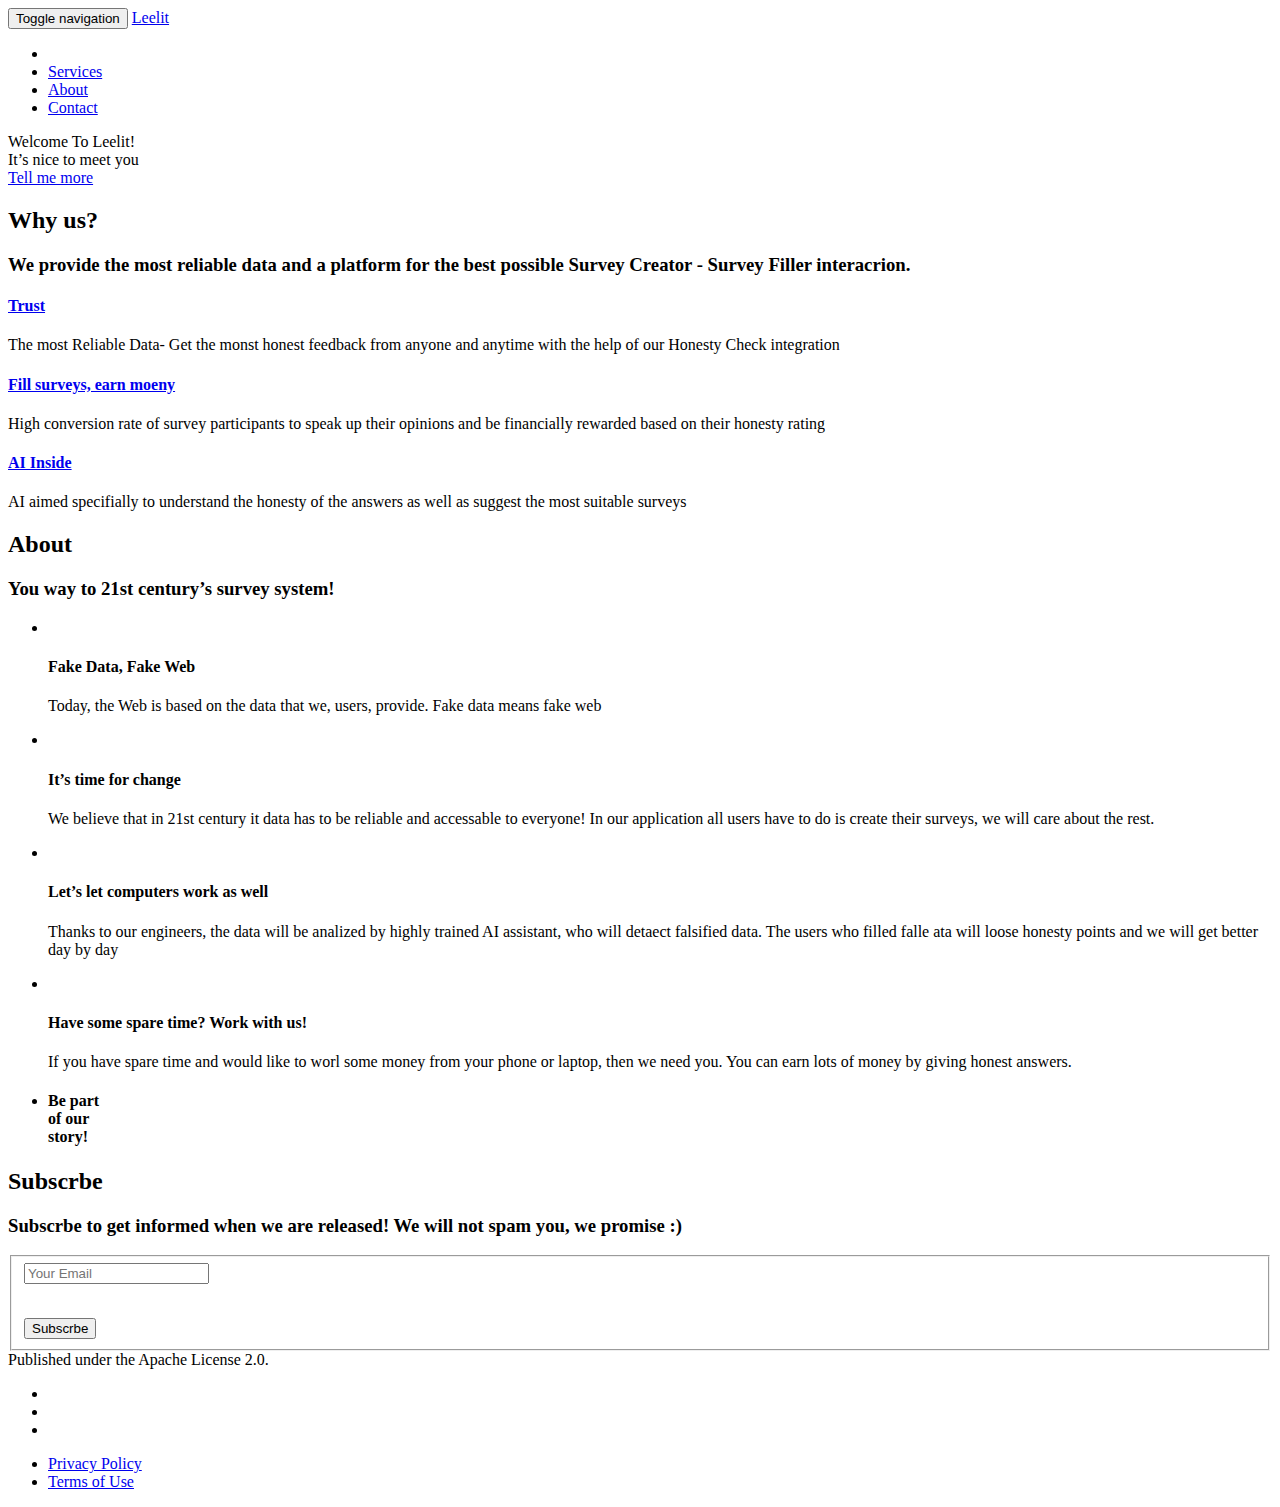
==== index.html @ e1ee5117 "1st version" ====
<!DOCTYPE html>
<html lang="en-us">

  <head>
  <meta charset="utf-8">
  <meta http-equiv="X-UA-Compatible" content="IE=edge">
  <meta name="viewport" content="width=device-width, initial-scale=1">
  <meta name="description" content="Your way to 21th century survey system">
  <meta name="author" content="Leelit">
  <meta name="generator" content="Hugo 0.29" />
  <title>Leelit</title>
  <!-- Stylesheets -->
  <link href="http://leelit.com/css/bootstrap-v3.3.7/bootstrap.min.css" rel="stylesheet">
  <link href="http://leelit.com/css/agency.css" rel="stylesheet">
  <link href="http://leelit.com/css/jquery.form-validator-v2.3.44/theme-default.min.css" rel="stylesheet">

  

  <!-- Custom Fonts -->
  <link href="http://leelit.com/font-awesome-v4.7.0/css/font-awesome.min.css" rel="stylesheet" type="text/css">

  
    <link href="//fonts.googleapis.com/css?family=Montserrat:400,700" rel="stylesheet" type="text/css">
    <link href="//fonts.googleapis.com/css?family=Kaushan+Script" rel="stylesheet" type="text/css">
    <link href="//fonts.googleapis.com/css?family=Droid+Serif:400,700,400italic,700italic" rel="stylesheet" type="text/css">
    <link href="//fonts.googleapis.com/css?family=Roboto+Slab:400,100,300,700" rel="stylesheet" type="text/css">
  

  
    <link rel="shortcut icon" type="image/x-icon" href="http://leelit.com/favicon.ico">
    <link rel="icon" type="image/x-icon" href="http://leelit.com/favicon.ico">
  

  <!-- HTML5 Shim and Respond.js IE8 support of HTML5 elements and media queries -->
  <!-- WARNING: Respond.js doesn't work if you view the page via file:// -->
  <!--[if lt IE 9]>
  <script src="https://oss.maxcdn.com/libs/html5shiv/3.7.0/html5shiv.js"></script>
  <script src="https://oss.maxcdn.com/libs/respond.js/1.4.2/respond.min.js"></script>
  <![endif]-->
</head>


  <body id="page-top" class="index">
    <!-- Navigation -->
<nav class="navbar navbar-default navbar-fixed-top">
  <div class="container">

    <!-- Brand and toggle get grouped for better mobile display -->
    <div class="navbar-header page-scroll">
      <button type="button" class="navbar-toggle" data-toggle="collapse" data-target="#bs-example-navbar-collapse-1">
        <span class="sr-only">Toggle navigation</span>
        <span class="icon-bar"></span>
        <span class="icon-bar"></span>
        <span class="icon-bar"></span>
      </button>
      
        <a class="navbar-brand page-scroll" href="/#page-top">
          Leelit
        </a>
      

    </div>
    <!-- Collect the nav links, forms, and other content for toggling -->
    <div class="collapse navbar-collapse" id="bs-example-navbar-collapse-1">
      <ul class="nav navbar-nav navbar-right">
        <li class="hidden">
          <a href="/#page-top"></a>
        </li>

        

        
          <li>
            <a class="page-scroll" href="http://leelit.com/#services">Services</a>
          </li>
        

        

        
          <li>
            <a class="page-scroll" href="http://leelit.com/#about">About</a>
          </li>
        

        

        
          <li>
            <a class="page-scroll" href="http://leelit.com/#contact">Contact</a>
          </li>
        

        
      </ul>
    </div>
    <!-- /.navbar-collapse -->
  </div>
  <!-- /.container-fluid -->
</nav>

    <!-- Hero -->
<header>
  <div class="container">
    <div class="intro-text">
      <div class="intro-lead-in">Welcome To Leelit!</div>
      <div class="intro-heading">It&rsquo;s nice to meet you</div>
      <a href="#services" class="page-scroll btn btn-xl">Tell me more</a>
    </div>
  </div>
</header>


    
      <!-- Services -->
<section id="services">
  <div class="container">
    <div class="row">
      <div class="col-lg-12 text-center">
        <h2 class="section-heading">Why us?</h2>
        <h3 class="section-subheading text-muted">We provide the most reliable data and a platform for the best possible Survey Creator - Survey Filler interacrion.</h3>
      </div>
    </div>
    
      <div class="row text-center">
        
          <div class="col-md-4">
            <span class="fa-stack fa-4x">
              <i class="fa fa-circle fa-stack-2x text-primary"></i>
              <i class="fa fa-handshake-o fa-stack-1x fa-inverse"></i>
            </span>
            <h4 class="service-heading"><a href="http://leelit.com/">Trust</a></h4>
            <p class="text-muted">The most Reliable Data- Get the monst honest feedback from anyone and anytime with the help of our Honesty Check integration</p>
          </div>
        
          <div class="col-md-4">
            <span class="fa-stack fa-4x">
              <i class="fa fa-circle fa-stack-2x text-primary"></i>
              <i class="fa fa-money fa-stack-1x fa-inverse"></i>
            </span>
            <h4 class="service-heading"><a href="http://leelit.com/">Fill surveys, earn moeny</a></h4>
            <p class="text-muted">High conversion rate of survey participants to speak up their opinions and be financially rewarded based on their honesty rating</p>
          </div>
        
          <div class="col-md-4">
            <span class="fa-stack fa-4x">
              <i class="fa fa-circle fa-stack-2x text-primary"></i>
              <i class="fa fa-laptop fa-stack-1x fa-inverse"></i>
            </span>
            <h4 class="service-heading"><a href="http://leelit.com/">AI Inside</a></h4>
            <p class="text-muted">AI aimed specifially to understand the honesty of the answers as well as suggest the most suitable surveys</p>
          </div>
        
      </div>
    
  </div>
</section>

    

    

    
      <!-- About Section -->
<section id="about">
  <div class="container">
    <div class="row">
      <div class="col-lg-12 text-center">
        <h2 class="section-heading">About</h2>
        <h3 class="section-subheading text-muted">You way to 21st century&rsquo;s survey system!</h3>
      </div>
    </div>
    <div class="row">
      <div class="col-lg-12">
        <ul class="timeline">

          
            <li >
              <div class="timeline-image">
                
                <img class="img-circle img-responsive" src="http://leelit.com/img/about/1.jpg" alt="">
              </div>
              <div class="timeline-panel">
                <div class="timeline-heading">
                  <h4></h4>
                  <h4 class="subheading">Fake Data, Fake Web</h4>
                </div>
                <div class="timeline-body">
                  <p class="text-muted">Today, the Web is based on the data that we, users, provide. Fake data means fake web</p>
                </div>
              </div>
            </li>
          
            <li class="timeline-inverted" >
              <div class="timeline-image">
                
                <img class="img-circle img-responsive" src="http://leelit.com/img/about/2.jpg" alt="">
              </div>
              <div class="timeline-panel">
                <div class="timeline-heading">
                  <h4></h4>
                  <h4 class="subheading">It&rsquo;s time for change</h4>
                </div>
                <div class="timeline-body">
                  <p class="text-muted">We believe that in 21st century it data has to be reliable and accessable to everyone! In our application all users have to do is create their surveys, we will care about the rest.</p>
                </div>
              </div>
            </li>
          
            <li >
              <div class="timeline-image">
                
                <img class="img-circle img-responsive" src="http://leelit.com/img/about/3.jpg" alt="">
              </div>
              <div class="timeline-panel">
                <div class="timeline-heading">
                  <h4></h4>
                  <h4 class="subheading">Let&rsquo;s let computers work as well</h4>
                </div>
                <div class="timeline-body">
                  <p class="text-muted">Thanks to our engineers, the data will be analized by highly trained AI assistant, who will detaect falsified data. The users who filled falle ata will loose honesty points and we will get better day by day</p>
                </div>
              </div>
            </li>
          
            <li class="timeline-inverted" >
              <div class="timeline-image">
                
                <img class="img-circle img-responsive" src="http://leelit.com/img/about/4.jpg" alt="">
              </div>
              <div class="timeline-panel">
                <div class="timeline-heading">
                  <h4></h4>
                  <h4 class="subheading">Have some spare time? Work with us!</h4>
                </div>
                <div class="timeline-body">
                  <p class="text-muted">If you have spare time and would like to worl some money from your phone or laptop, then we need you. You can earn lots of money by giving honest answers.</p>
                </div>
              </div>
            </li>
          

          <li class="timeline-inverted">
            <div class="timeline-image">
              <h4>Be part<br>of our<br>story!</h4>
            </div>
          </li>
        </ul>
      </div>
    </div>
  </div>
</section>

    

    

    

    
      <!-- Contact Section -->
<section id="contact">
  <div class="container">
    <div class="row">
      <div class="col-lg-12 text-center">

        
        <h2 class="section-heading">Subscrbe</h2>
        

        
        <h3 class="section-subheading text-muted">Subscrbe to get informed when we are released! We will not spam you, we promise :)</h3>
        

      </div>
    </div>
    <div class="row">
      <div class="col-lg-12">
        
        <form  action="//formspree.io/info.leelit@gmail.com" method="POST" name="sentMessage" id="contactForm">
        

          <fieldset>
            <div class="row">
              <div class="col-md-12">

                

                
                <div class="form-group">
                  <input class="form-control" id="email" required="required" type="email" name="email" placeholder="Your Email" data-validation-error-msg="Please enter your email address.">
                  <p class="help-block text-danger"></p>
                </div>
                

                
              </div>

              <div class="col-md-6">
              

              </div>
              <div class="clearfix"></div>
              <div class="col-lg-12 text-center">
                <div class="text-success" id="success" style="display:none;">
                  
                    Thank you for contacting us.
                  
                </div>
                <div class="text-danger" id="error" style="display:none;">
                  
                    Message could not be send. Please contact us at info.leelit@gmail.com instead.
                  
                </div><br />
                <button type="submit" value="Submit" class="btn btn-xl">Subscrbe</button>
              </div>
            </div>
            
          </fieldset>
        </form>
      </div>
    </div>
  </div>
</section>

    

    
      <!-- Footer section -->
<footer>
  <div class="container">
    <div class="row">
      <div class="col-md-4">
        <span class="copyright">Published under the Apache License 2.0.</span>
      </div>
      <div class="col-md-4">
        <ul class="list-inline social-buttons">

          
            <li><a href="#"><i class="fa fa-twitter"></i></a></li>
          
            <li><a href="#"><i class="fa fa-facebook"></i></a></li>
          
            <li><a href="#"><i class="fa fa-linkedin"></i></a></li>
          

        </ul>
      </div>
      <div class="col-md-4">
        <ul class="list-inline quicklinks">

          
            <li><a href="#">Privacy Policy</a></li>
          
            <li><a href="#">Terms of Use</a></li>
          

        </ul>
      </div>
    </div>
  </div>
</footer>

    

    

    <!-- jQuery -->
<script src="http://leelit.com/js/jquery-v3.3.1/jquery.min.js"></script>

<!-- Bootstrap Core -->
<script src="http://leelit.com/js/bootstrap-v3.3.7/bootstrap.min.js"></script>

<!-- Form Validation -->
<script src="http://leelit.com/js/jquery.form-validator-v2.3.44/jquery.form-validator.min.js"></script>

<!-- Custom Theme -->
<script src="http://leelit.com/js/agency.js"></script>







  </body>
</html>
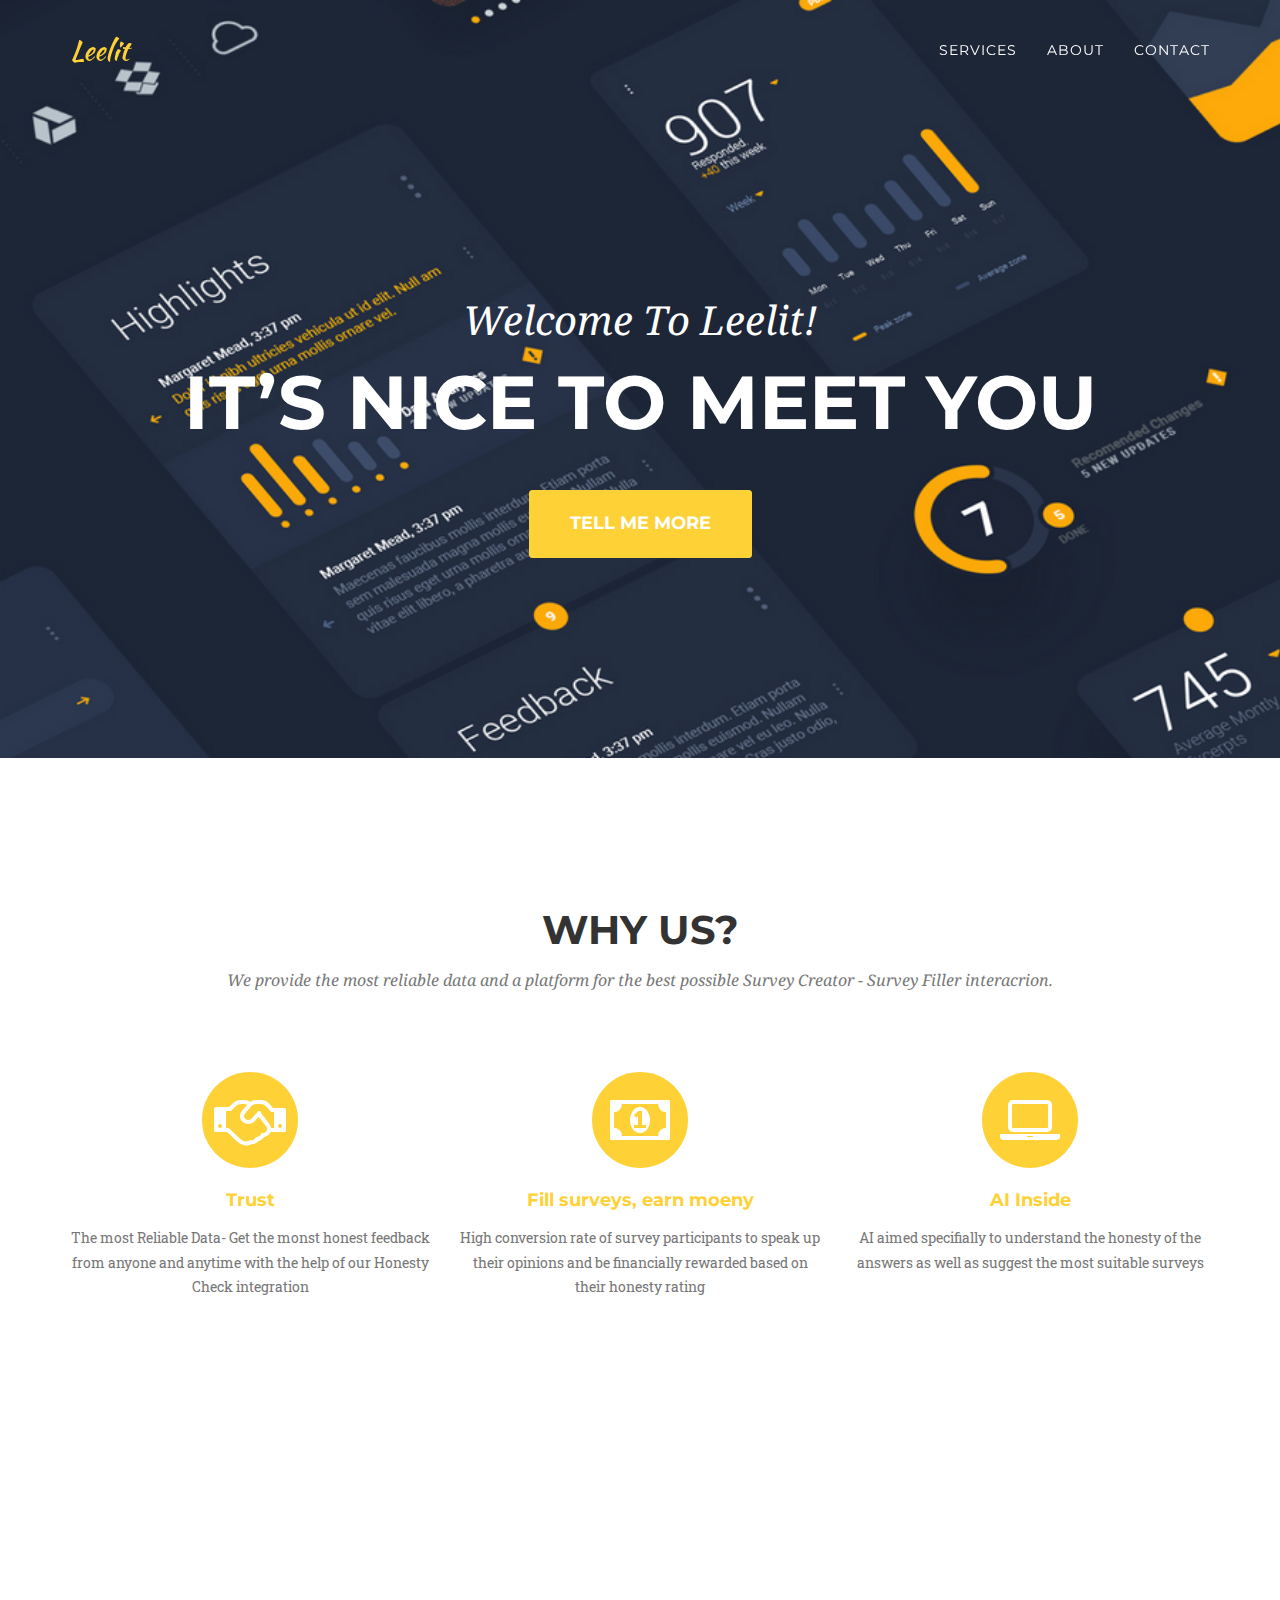
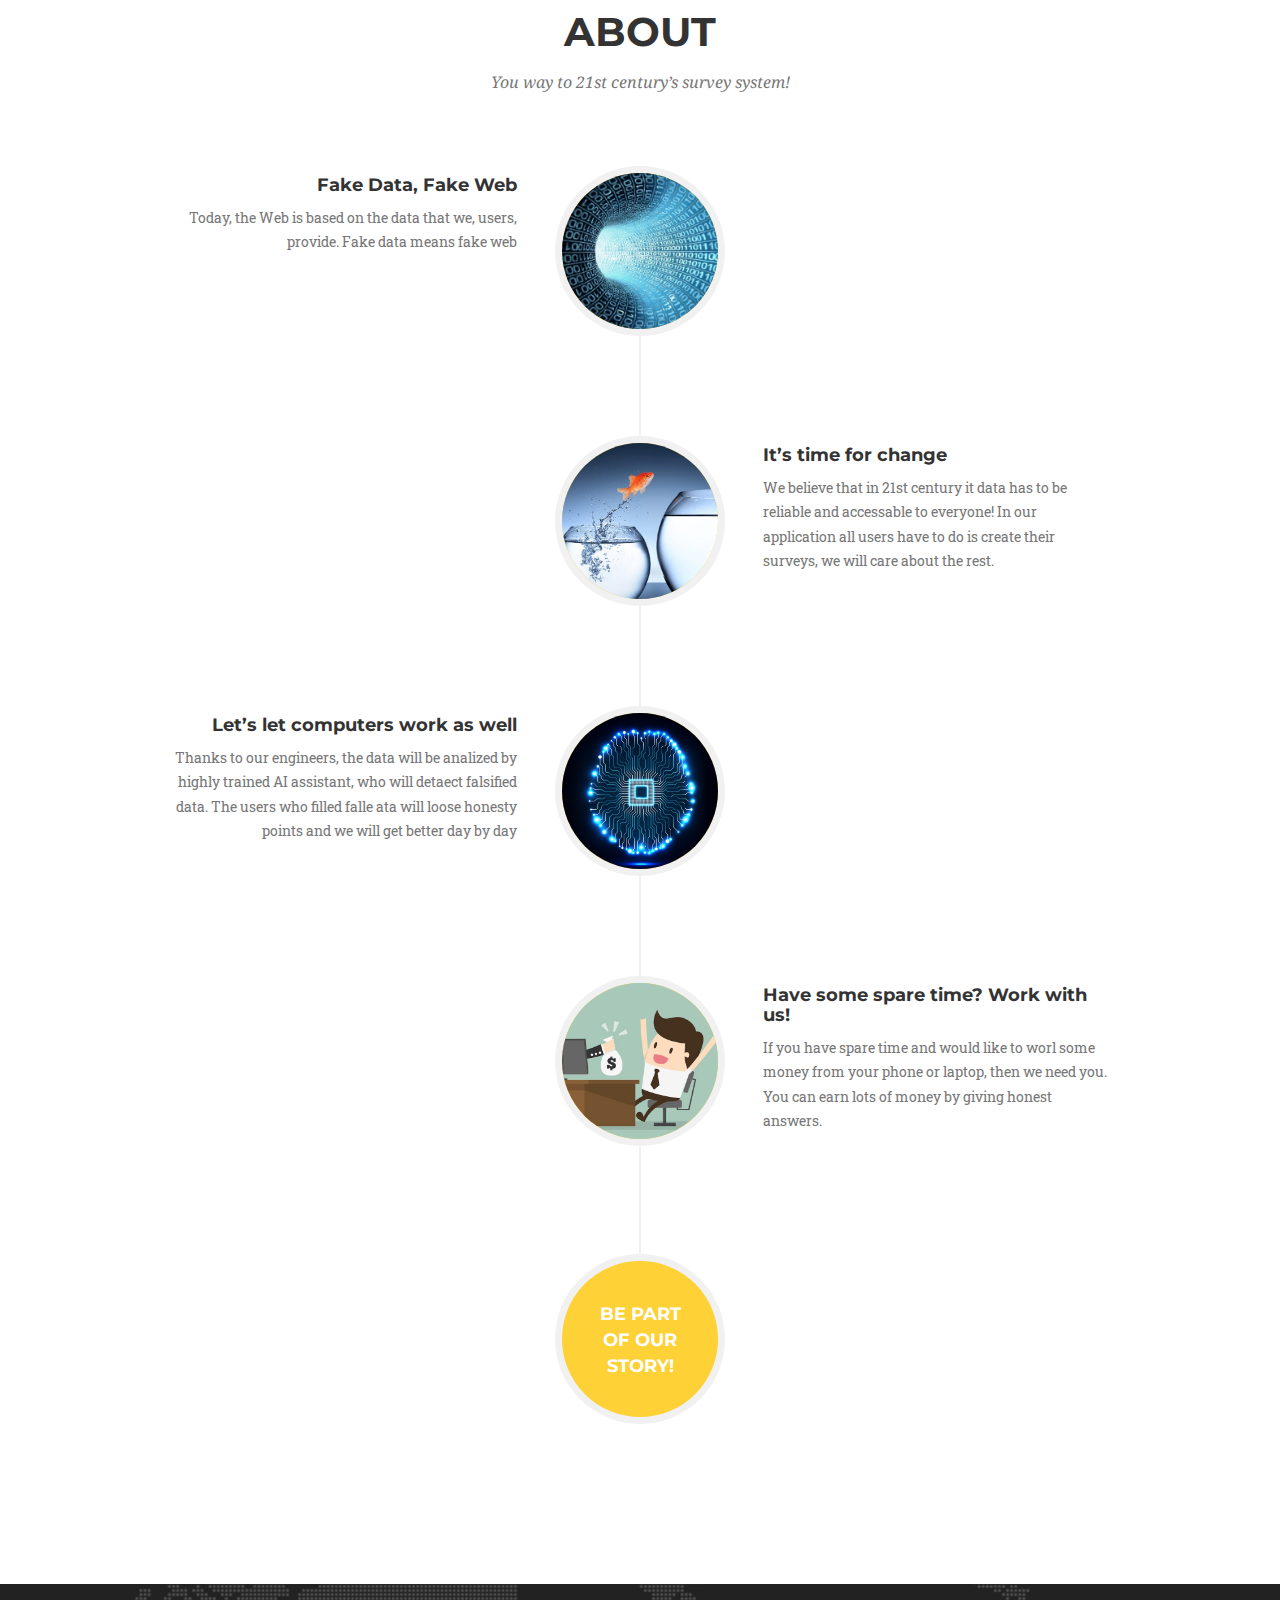
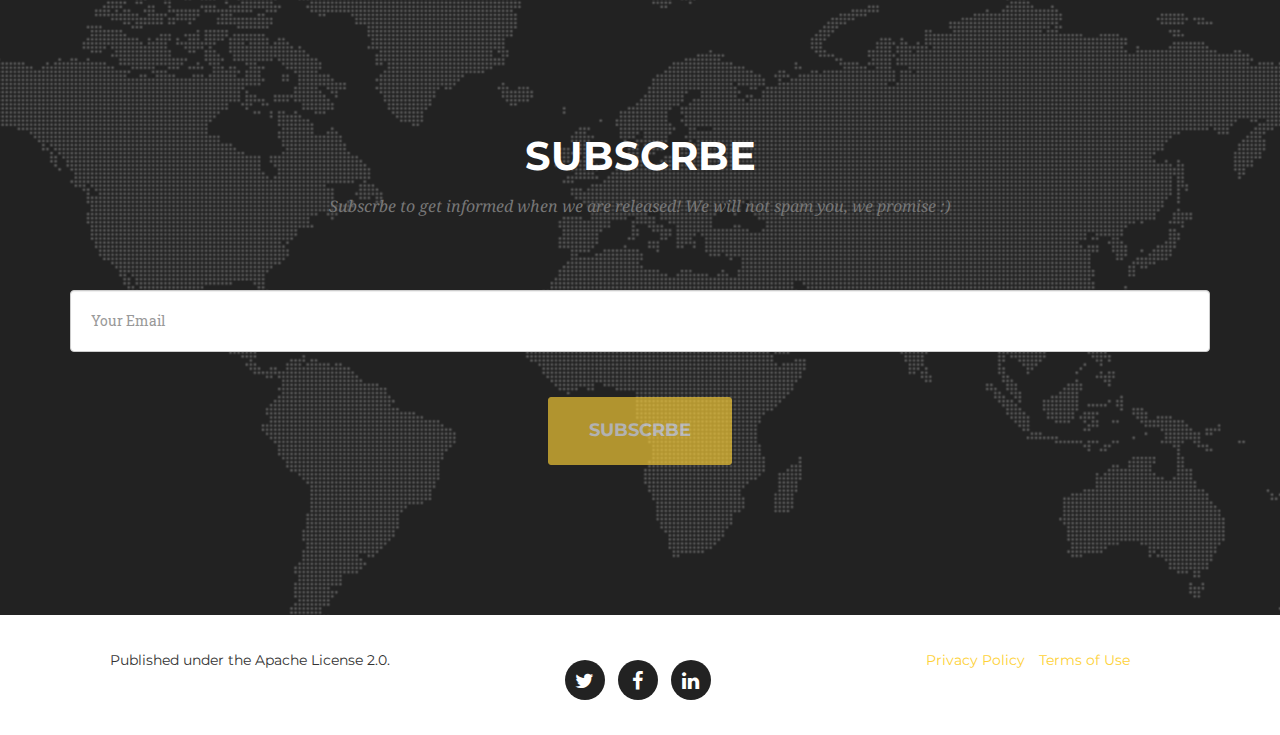
==== commit 7269fe7a: "1st version" ====
--- a/index.html
+++ b/index.html
@@ -10,14 +10,14 @@
   <meta name="generator" content="Hugo 0.29" />
   <title>Leelit</title>
   <!-- Stylesheets -->
-  <link href="http://leelit.com/css/bootstrap-v3.3.7/bootstrap.min.css" rel="stylesheet">
-  <link href="http://leelit.com/css/agency.css" rel="stylesheet">
-  <link href="http://leelit.com/css/jquery.form-validator-v2.3.44/theme-default.min.css" rel="stylesheet">
+  <link href="https://leelit-survey.github.io/css/bootstrap-v3.3.7/bootstrap.min.css" rel="stylesheet">
+  <link href="https://leelit-survey.github.io/css/agency.css" rel="stylesheet">
+  <link href="https://leelit-survey.github.io/css/jquery.form-validator-v2.3.44/theme-default.min.css" rel="stylesheet">
 
   
 
   <!-- Custom Fonts -->
-  <link href="http://leelit.com/font-awesome-v4.7.0/css/font-awesome.min.css" rel="stylesheet" type="text/css">
+  <link href="https://leelit-survey.github.io/font-awesome-v4.7.0/css/font-awesome.min.css" rel="stylesheet" type="text/css">
 
   
     <link href="//fonts.googleapis.com/css?family=Montserrat:400,700" rel="stylesheet" type="text/css">
@@ -71,7 +71,7 @@
 
         
           <li>
-            <a class="page-scroll" href="http://leelit.com/#services">Services</a>
+            <a class="page-scroll" href="https://leelit-survey.github.io/#services">Services</a>
           </li>
         
 
@@ -79,7 +79,7 @@
 
         
           <li>
-            <a class="page-scroll" href="http://leelit.com/#about">About</a>
+            <a class="page-scroll" href="https://leelit-survey.github.io/#about">About</a>
           </li>
         
 
@@ -87,7 +87,7 @@
 
         
           <li>
-            <a class="page-scroll" href="http://leelit.com/#contact">Contact</a>
+            <a class="page-scroll" href="https://leelit-survey.github.io/#contact">Contact</a>
           </li>
         
 
@@ -129,7 +129,7 @@
               <i class="fa fa-circle fa-stack-2x text-primary"></i>
               <i class="fa fa-handshake-o fa-stack-1x fa-inverse"></i>
             </span>
-            <h4 class="service-heading"><a href="http://leelit.com/">Trust</a></h4>
+            <h4 class="service-heading"><a href="https://leelit-survey.github.io/">Trust</a></h4>
             <p class="text-muted">The most Reliable Data- Get the monst honest feedback from anyone and anytime with the help of our Honesty Check integration</p>
           </div>
         
@@ -138,7 +138,7 @@
               <i class="fa fa-circle fa-stack-2x text-primary"></i>
               <i class="fa fa-money fa-stack-1x fa-inverse"></i>
             </span>
-            <h4 class="service-heading"><a href="http://leelit.com/">Fill surveys, earn moeny</a></h4>
+            <h4 class="service-heading"><a href="https://leelit-survey.github.io/">Fill surveys, earn moeny</a></h4>
             <p class="text-muted">High conversion rate of survey participants to speak up their opinions and be financially rewarded based on their honesty rating</p>
           </div>
         
@@ -147,7 +147,7 @@
               <i class="fa fa-circle fa-stack-2x text-primary"></i>
               <i class="fa fa-laptop fa-stack-1x fa-inverse"></i>
             </span>
-            <h4 class="service-heading"><a href="http://leelit.com/">AI Inside</a></h4>
+            <h4 class="service-heading"><a href="https://leelit-survey.github.io/">AI Inside</a></h4>
             <p class="text-muted">AI aimed specifially to understand the honesty of the answers as well as suggest the most suitable surveys</p>
           </div>
         
@@ -178,7 +178,7 @@
             <li >
               <div class="timeline-image">
                 
-                <img class="img-circle img-responsive" src="http://leelit.com/img/about/1.jpg" alt="">
+                <img class="img-circle img-responsive" src="https://leelit-survey.github.io/img/about/1.jpg" alt="">
               </div>
               <div class="timeline-panel">
                 <div class="timeline-heading">
@@ -194,7 +194,7 @@
             <li class="timeline-inverted" >
               <div class="timeline-image">
                 
-                <img class="img-circle img-responsive" src="http://leelit.com/img/about/2.jpg" alt="">
+                <img class="img-circle img-responsive" src="https://leelit-survey.github.io/img/about/2.jpg" alt="">
               </div>
               <div class="timeline-panel">
                 <div class="timeline-heading">
@@ -210,7 +210,7 @@
             <li >
               <div class="timeline-image">
                 
-                <img class="img-circle img-responsive" src="http://leelit.com/img/about/3.jpg" alt="">
+                <img class="img-circle img-responsive" src="https://leelit-survey.github.io/img/about/3.jpg" alt="">
               </div>
               <div class="timeline-panel">
                 <div class="timeline-heading">
@@ -226,7 +226,7 @@
             <li class="timeline-inverted" >
               <div class="timeline-image">
                 
-                <img class="img-circle img-responsive" src="http://leelit.com/img/about/4.jpg" alt="">
+                <img class="img-circle img-responsive" src="https://leelit-survey.github.io/img/about/4.jpg" alt="">
               </div>
               <div class="timeline-panel">
                 <div class="timeline-heading">
@@ -366,16 +366,16 @@
     
 
     <!-- jQuery -->
-<script src="http://leelit.com/js/jquery-v3.3.1/jquery.min.js"></script>
+<script src="https://leelit-survey.github.io/js/jquery-v3.3.1/jquery.min.js"></script>
 
 <!-- Bootstrap Core -->
-<script src="http://leelit.com/js/bootstrap-v3.3.7/bootstrap.min.js"></script>
+<script src="https://leelit-survey.github.io/js/bootstrap-v3.3.7/bootstrap.min.js"></script>
 
 <!-- Form Validation -->
-<script src="http://leelit.com/js/jquery.form-validator-v2.3.44/jquery.form-validator.min.js"></script>
+<script src="https://leelit-survey.github.io/js/jquery.form-validator-v2.3.44/jquery.form-validator.min.js"></script>
 
 <!-- Custom Theme -->
-<script src="http://leelit.com/js/agency.js"></script>
+<script src="https://leelit-survey.github.io/js/agency.js"></script>
 
 
 
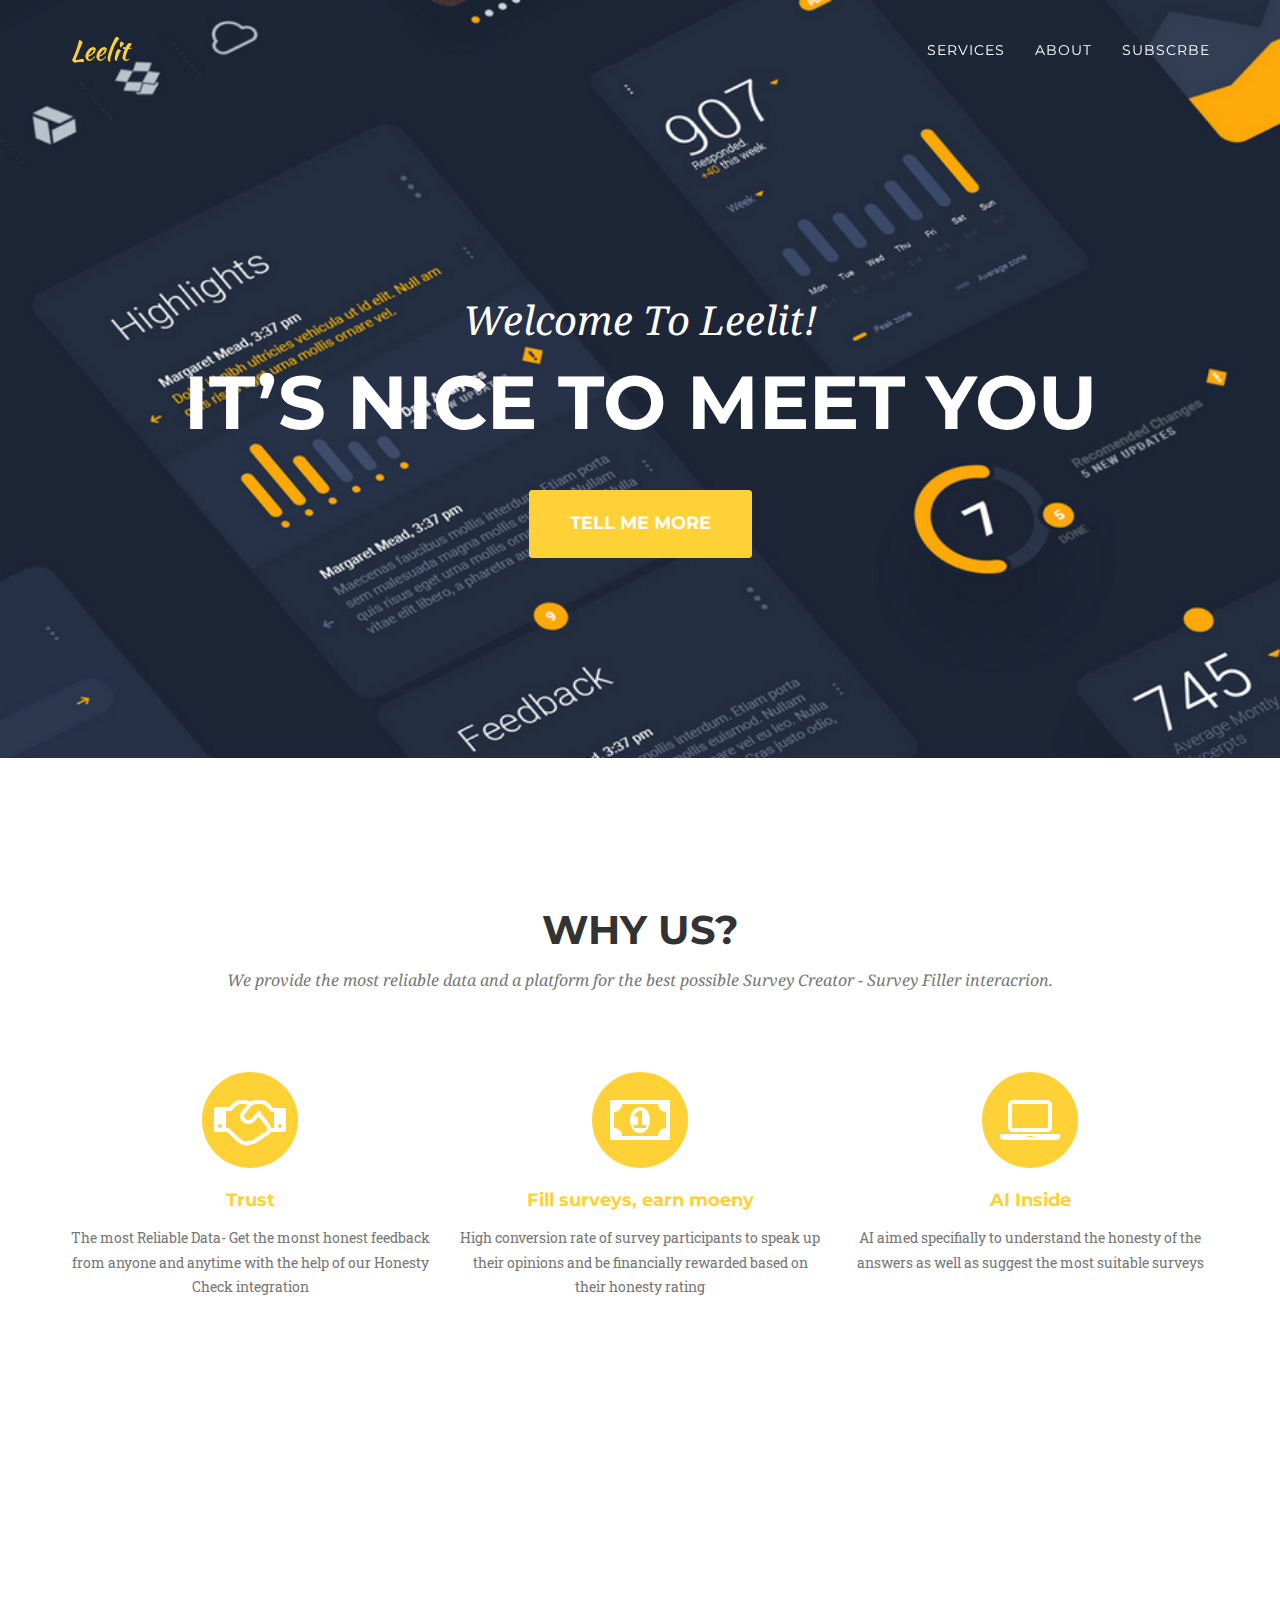
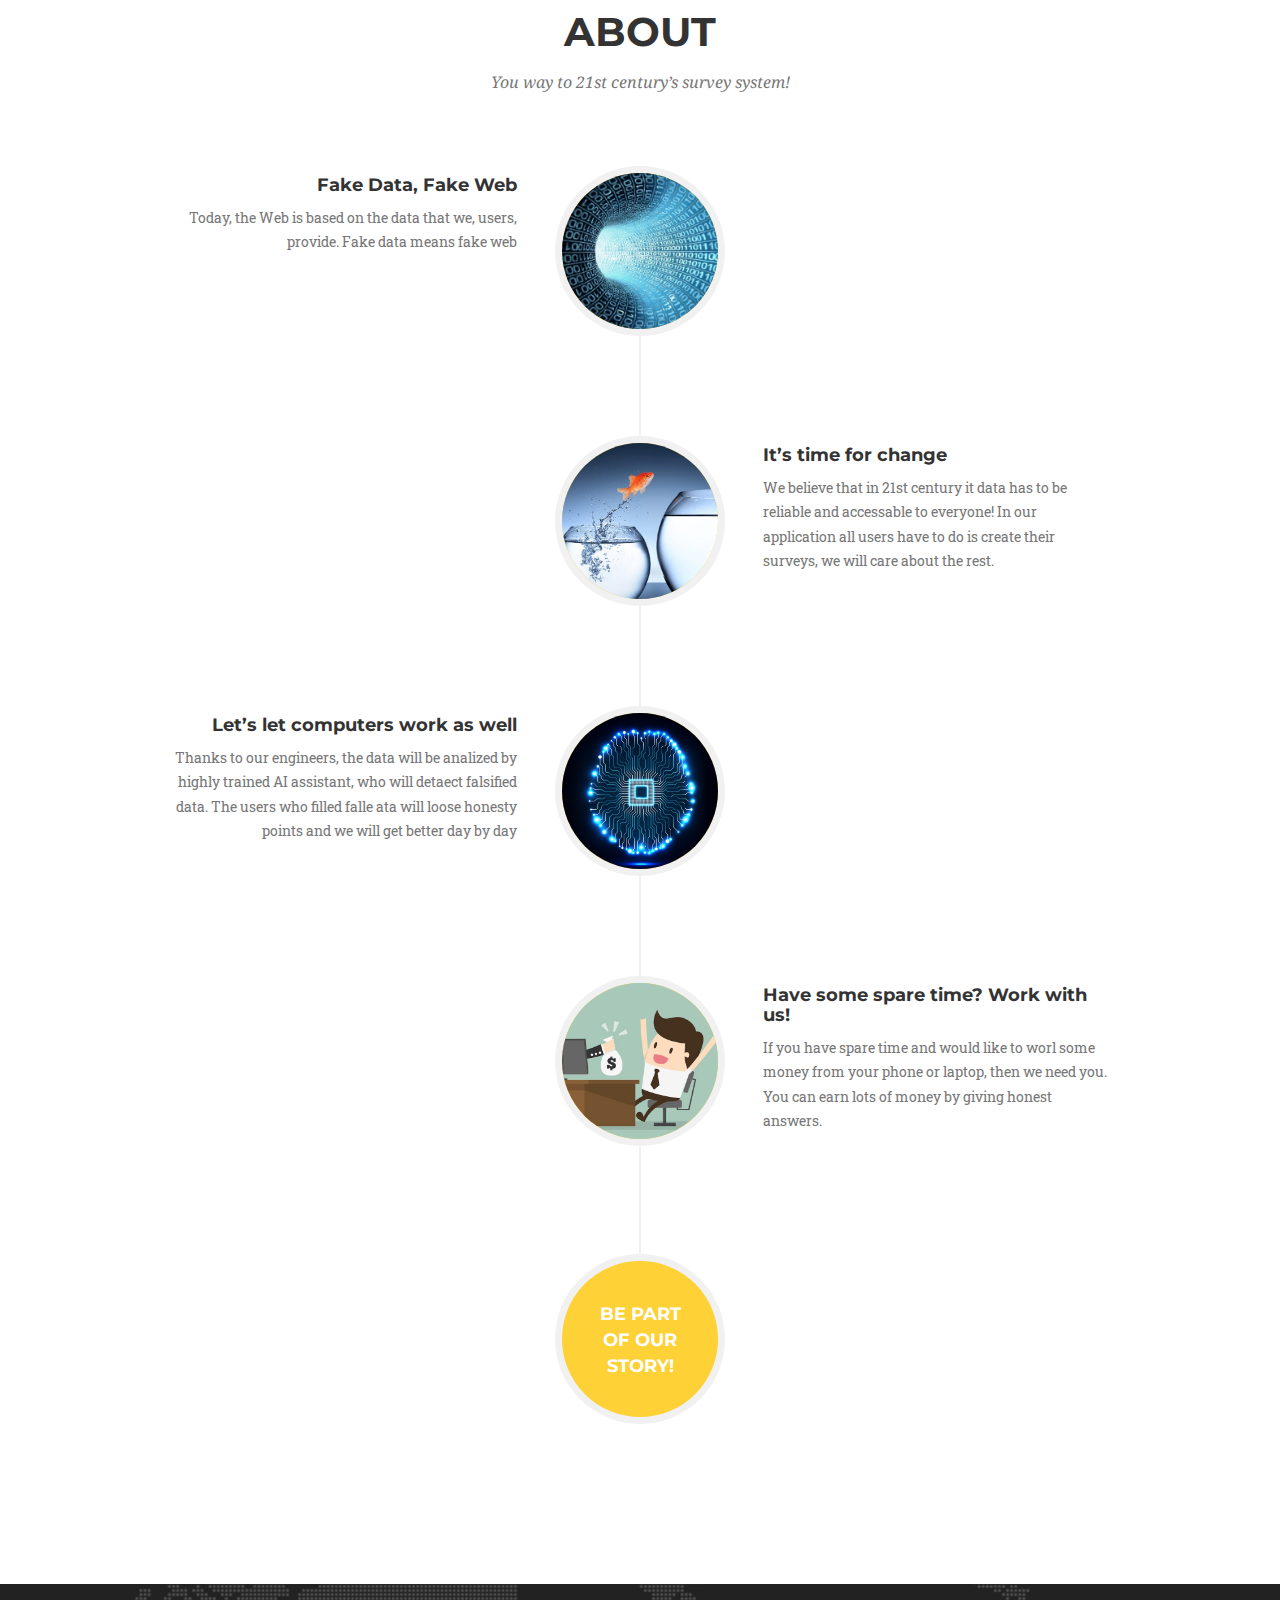
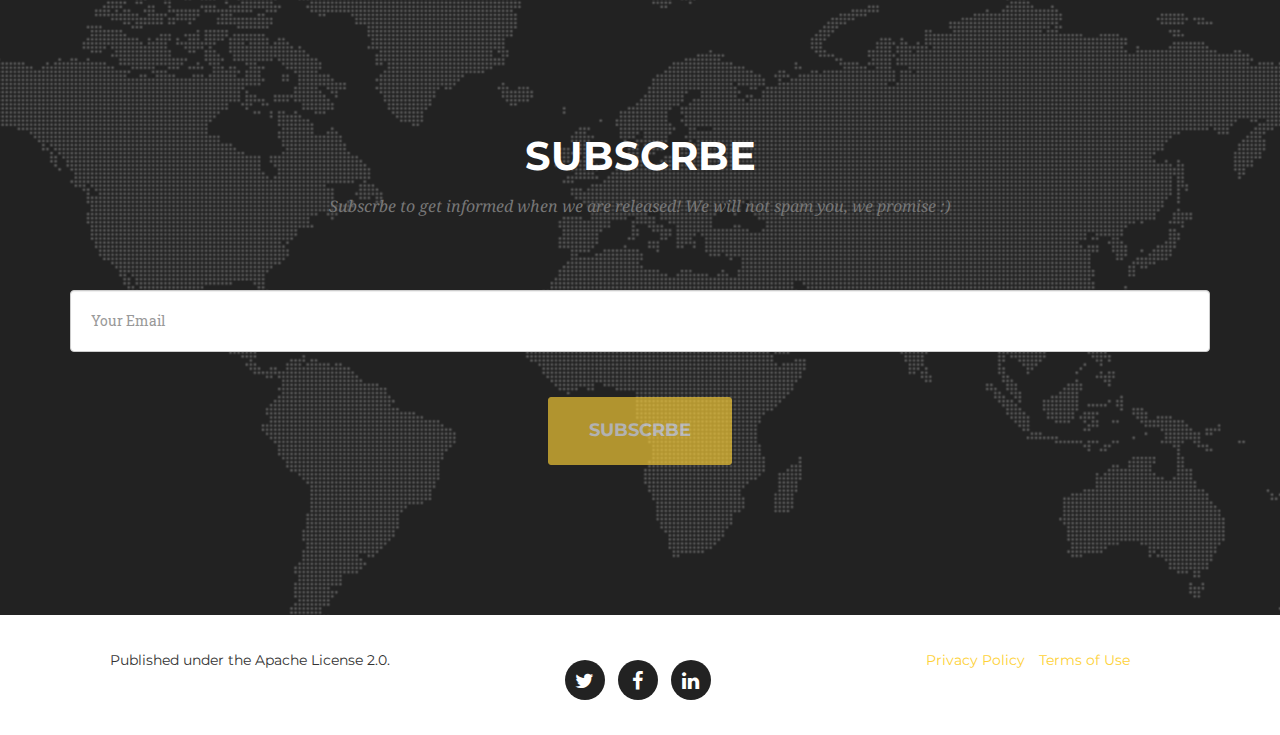
==== commit 5d94b973: "Changed contact menu item to Subscrbe" ====
--- a/index.html
+++ b/index.html
@@ -87,7 +87,7 @@
 
         
           <li>
-            <a class="page-scroll" href="https://leelit-survey.github.io/#contact">Contact</a>
+            <a class="page-scroll" href="https://leelit-survey.github.io/#contact">Subscrbe</a>
           </li>
         
 
@@ -283,21 +283,12 @@
           <fieldset>
             <div class="row">
               <div class="col-md-12">
-
-                
-
                 
                 <div class="form-group">
                   <input class="form-control" id="email" required="required" type="email" name="email" placeholder="Your Email" data-validation-error-msg="Please enter your email address.">
                   <p class="help-block text-danger"></p>
                 </div>
                 
-
-                
-              </div>
-
-              <div class="col-md-6">
-              
 
               </div>
               <div class="clearfix"></div>
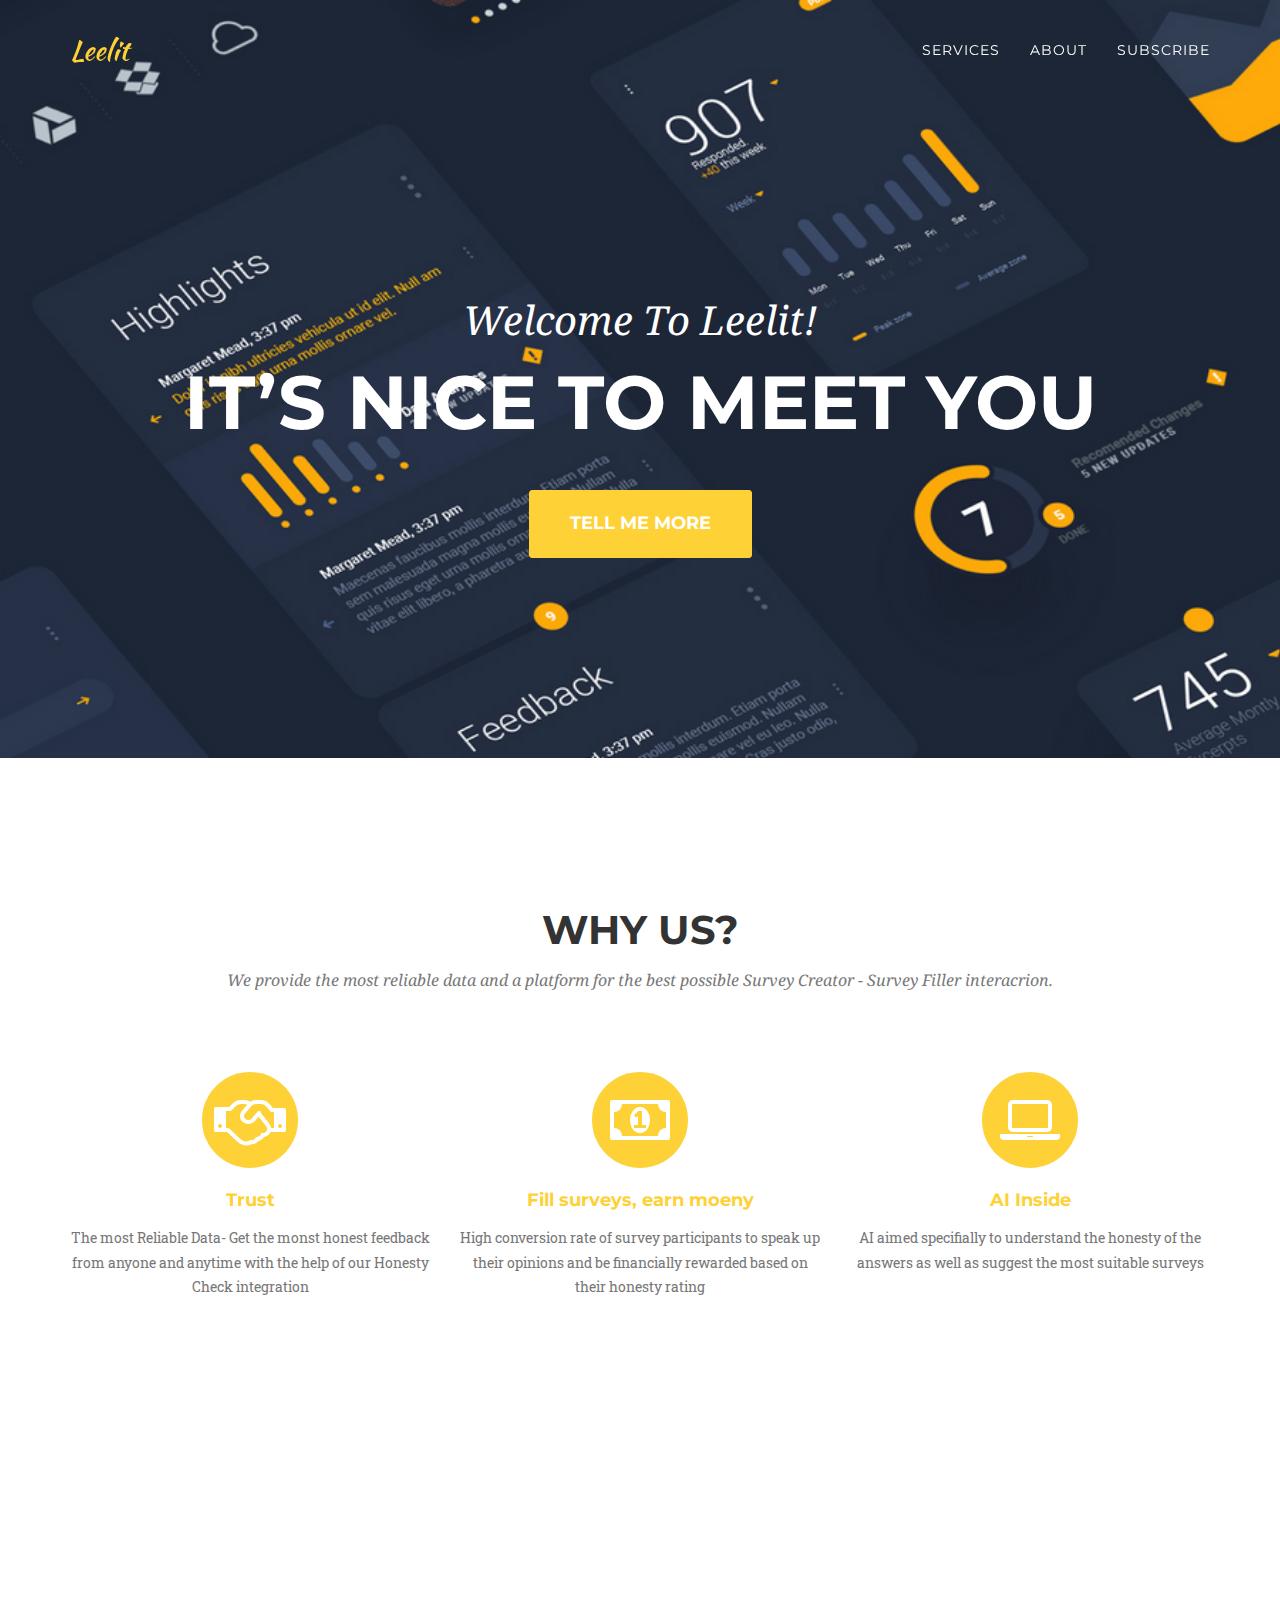
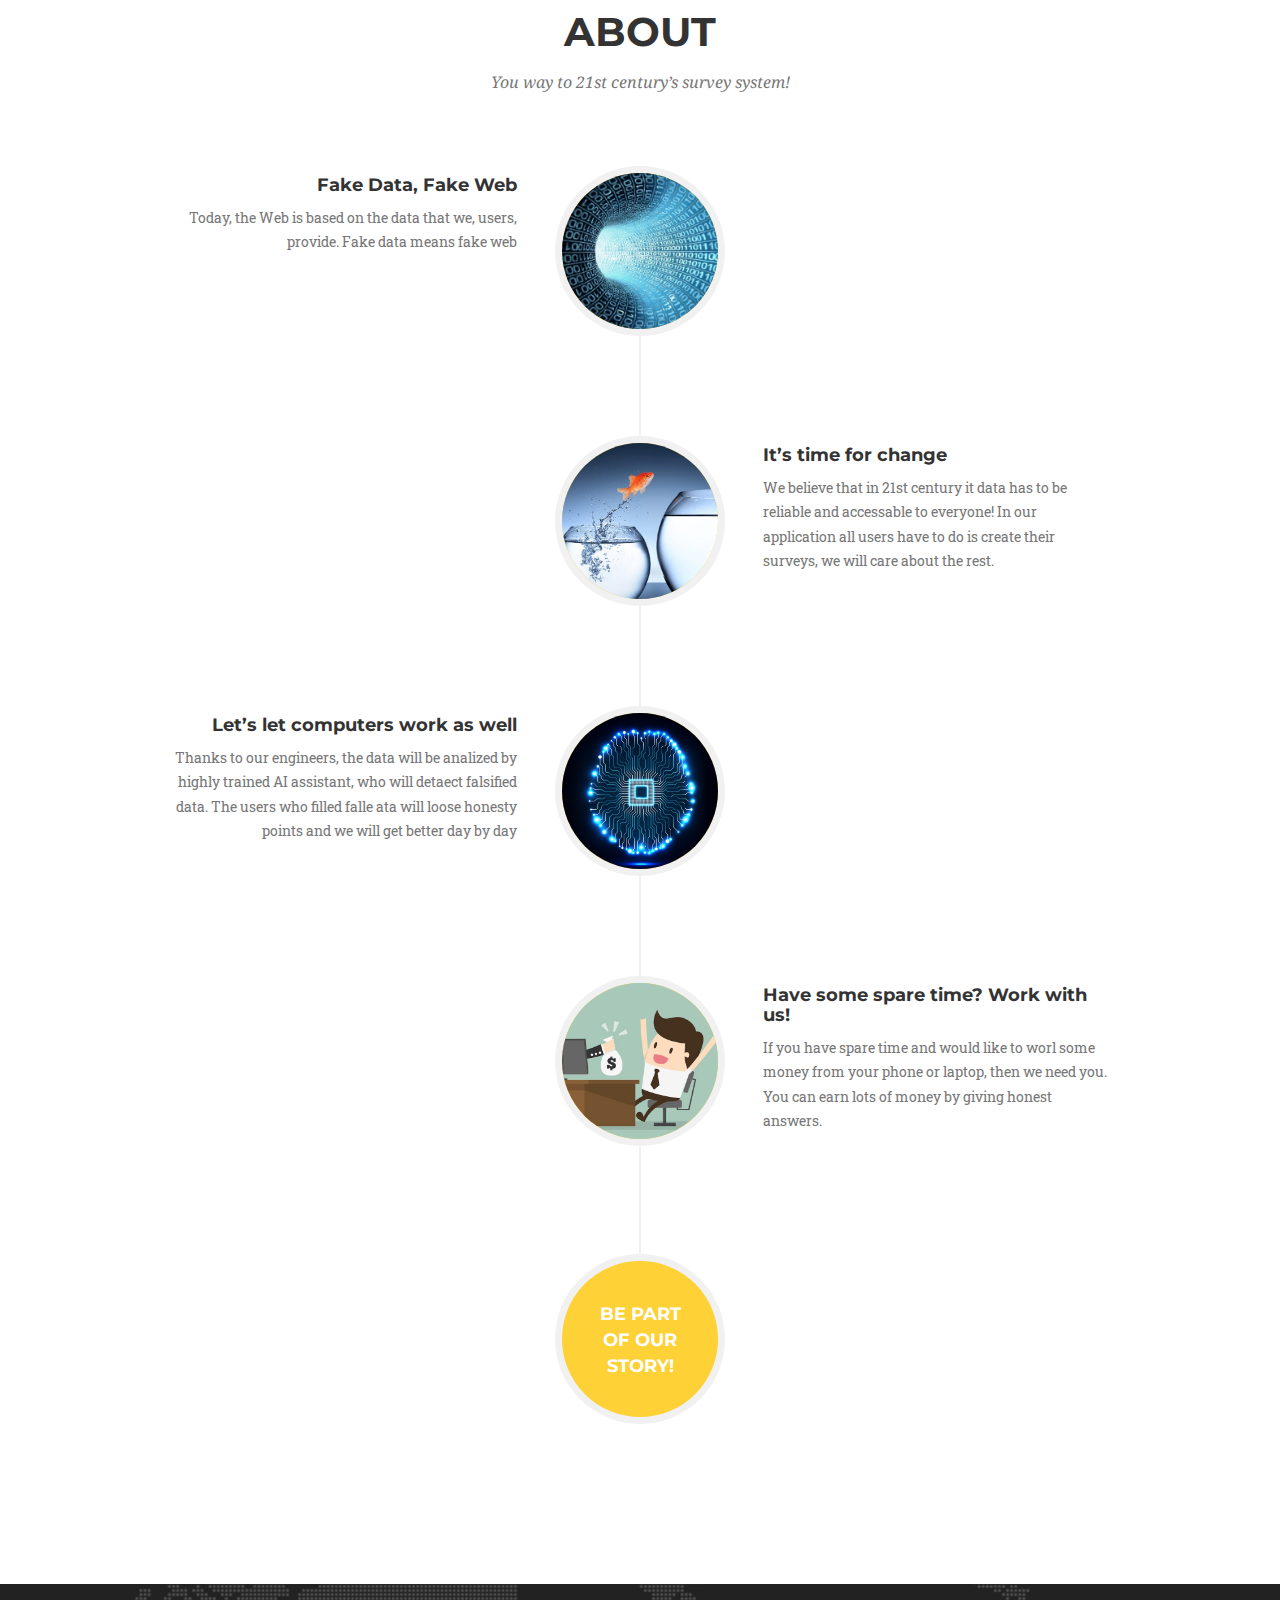
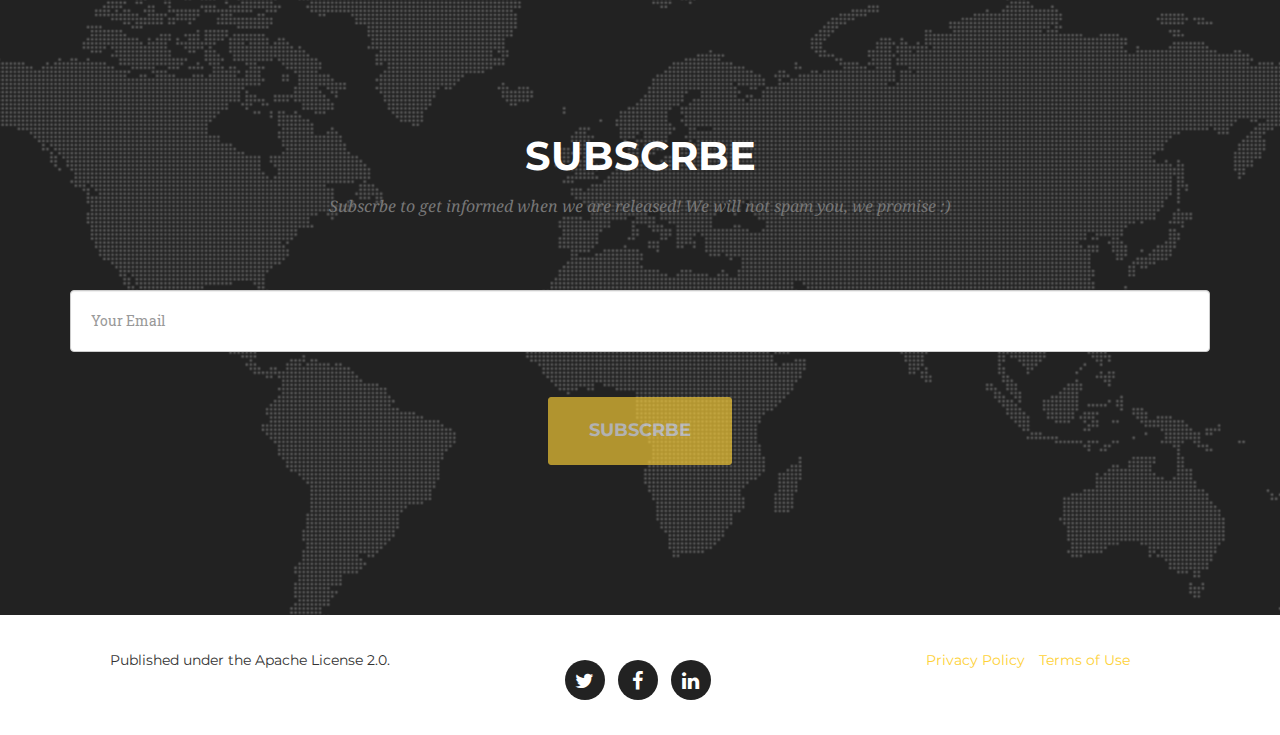
==== commit 64e6fcd0: "Changed contact menu item to Subscrbe" ====
--- a/index.html
+++ b/index.html
@@ -87,7 +87,7 @@
 
         
           <li>
-            <a class="page-scroll" href="https://leelit-survey.github.io/#contact">Subscrbe</a>
+            <a class="page-scroll" href="https://leelit-survey.github.io/#contact">Subscribe</a>
           </li>
         
 
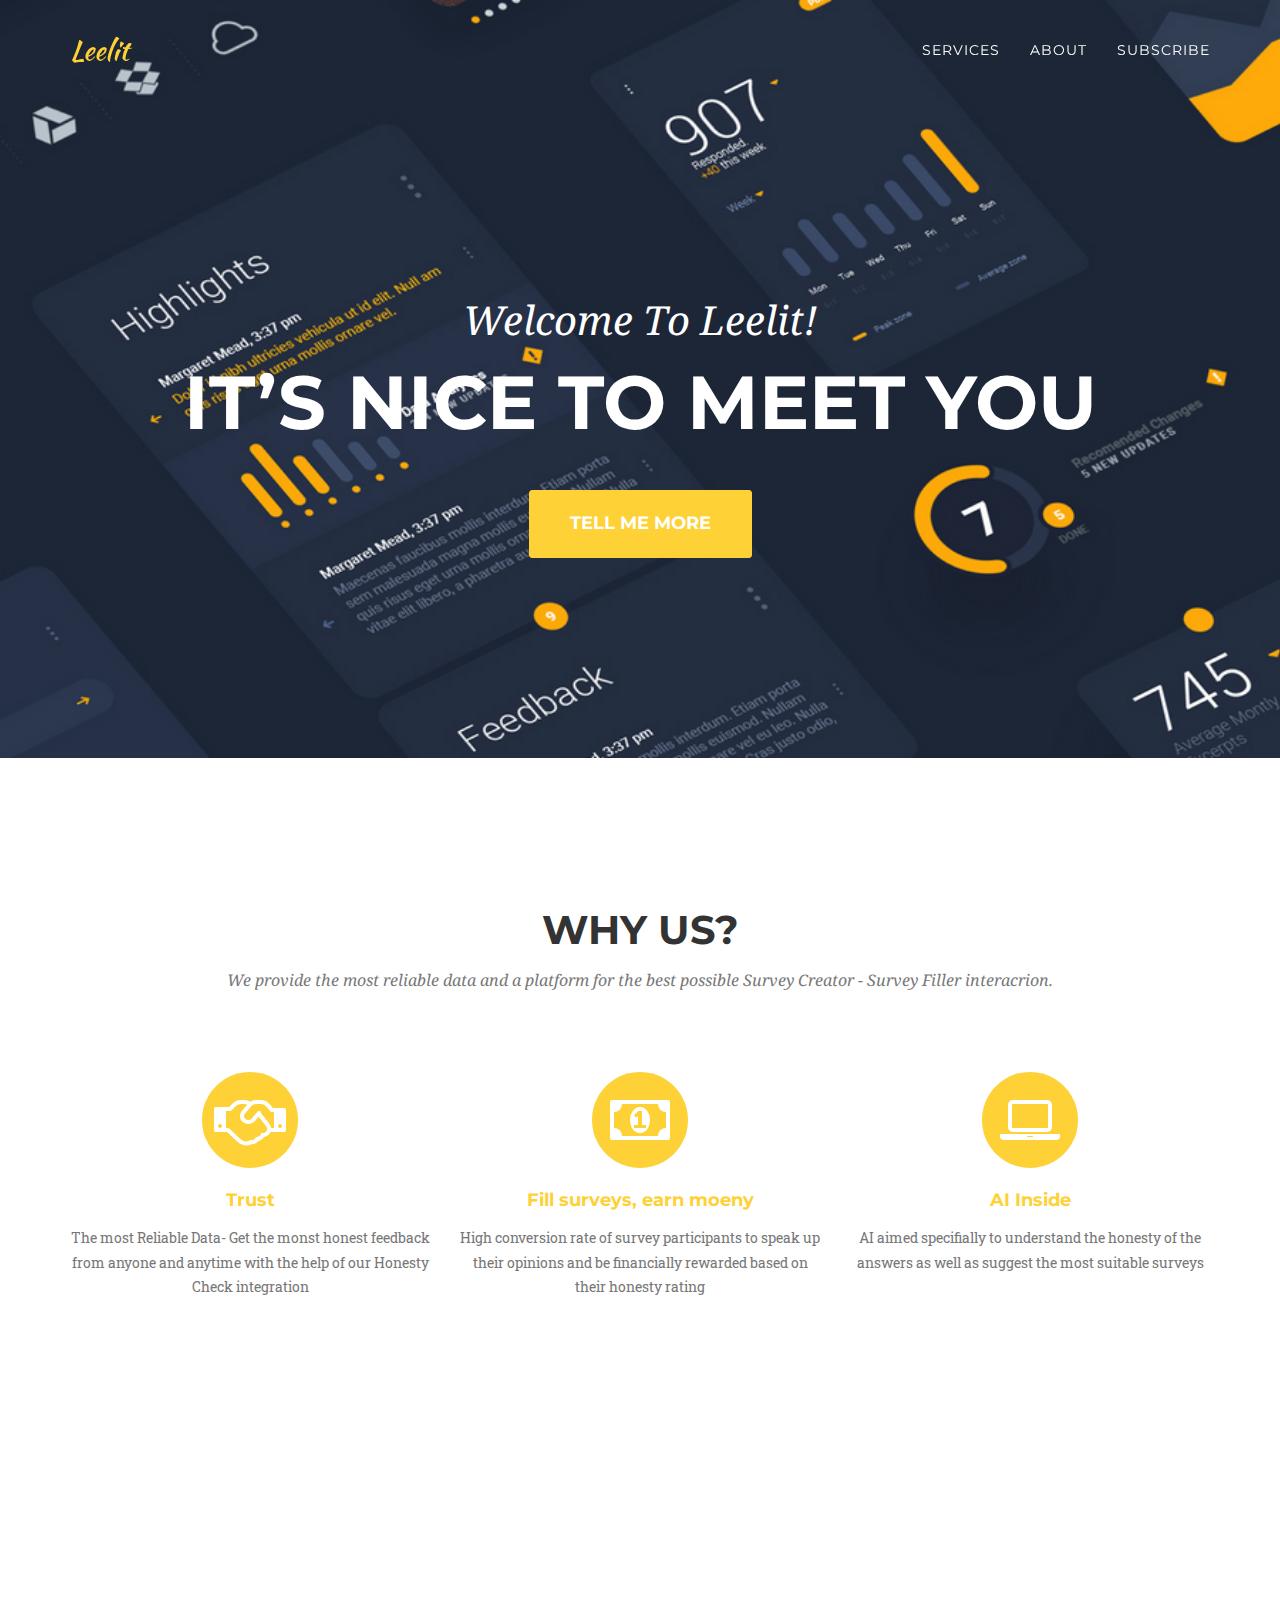
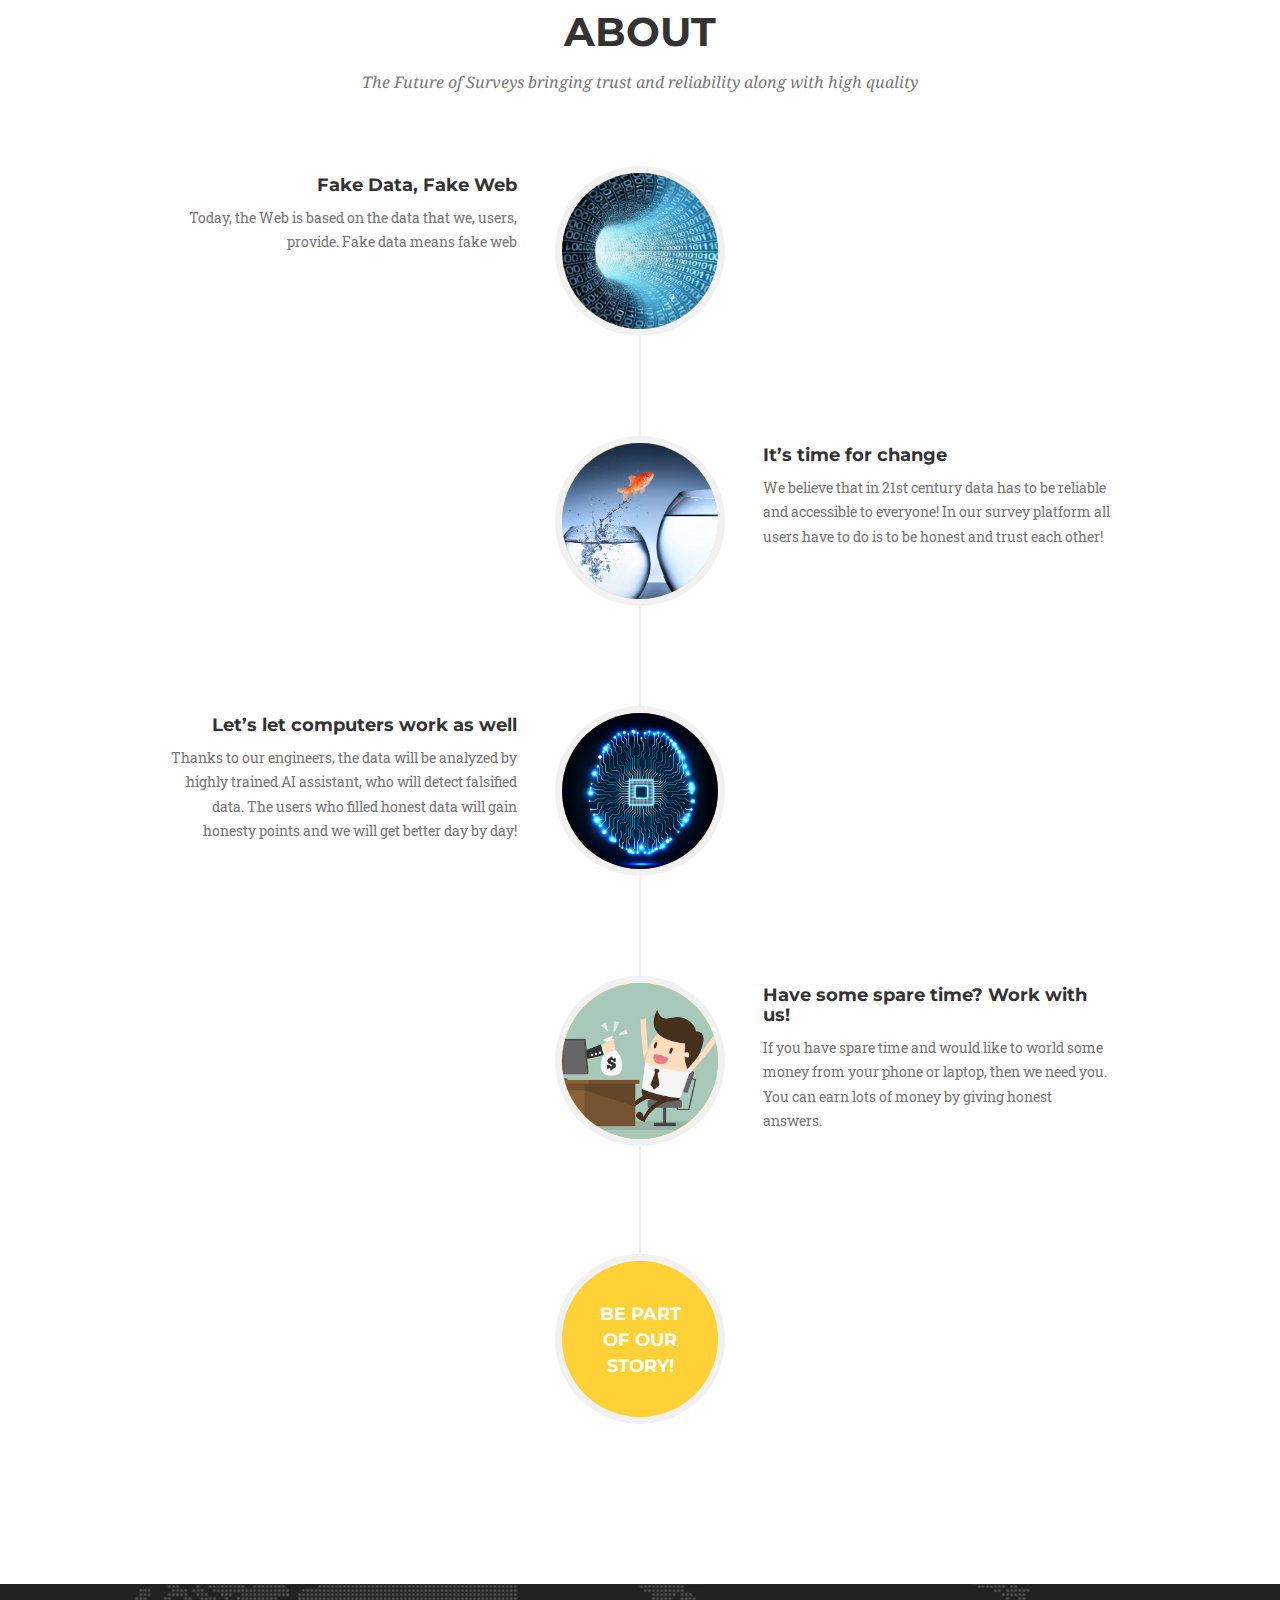
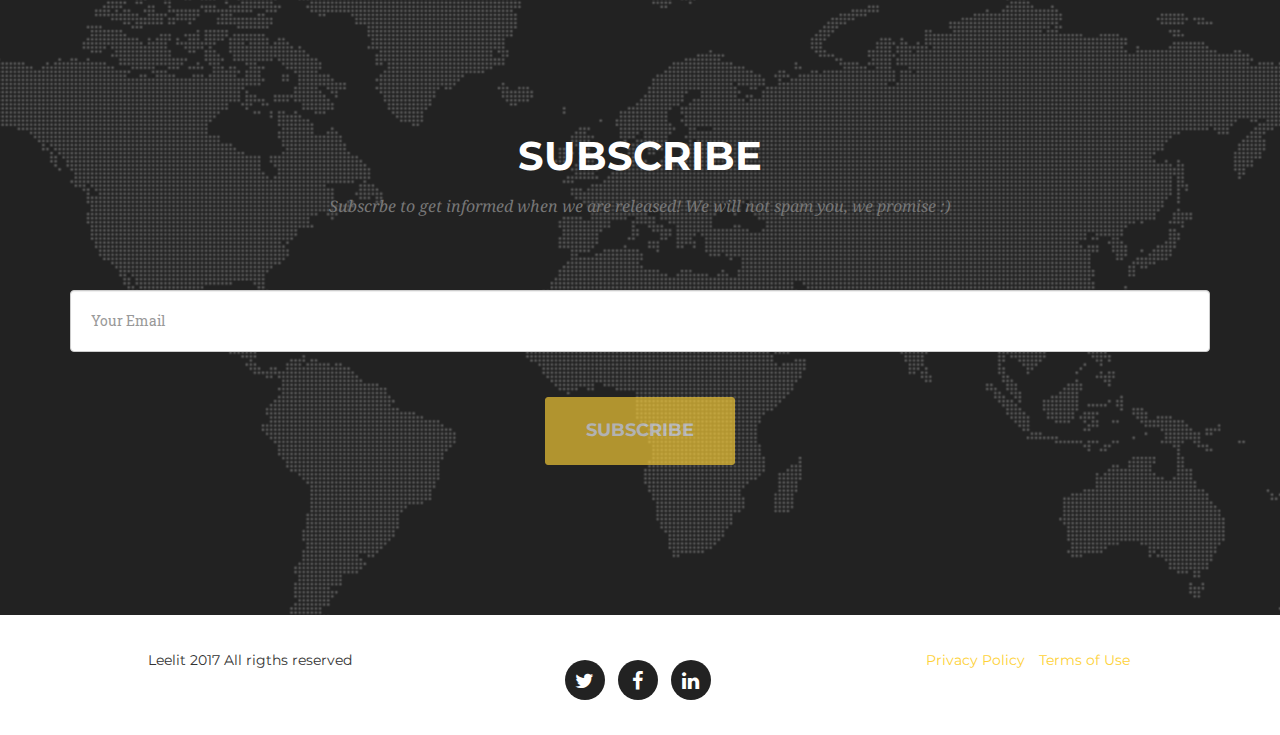
==== commit 862c8ce4: "Cosmetic changes done" ====
--- a/index.html
+++ b/index.html
@@ -167,7 +167,7 @@
     <div class="row">
       <div class="col-lg-12 text-center">
         <h2 class="section-heading">About</h2>
-        <h3 class="section-subheading text-muted">You way to 21st century&rsquo;s survey system!</h3>
+        <h3 class="section-subheading text-muted">The Future of Surveys bringing trust and reliability along with high quality</h3>
       </div>
     </div>
     <div class="row">
@@ -202,7 +202,7 @@
                   <h4 class="subheading">It&rsquo;s time for change</h4>
                 </div>
                 <div class="timeline-body">
-                  <p class="text-muted">We believe that in 21st century it data has to be reliable and accessable to everyone! In our application all users have to do is create their surveys, we will care about the rest.</p>
+                  <p class="text-muted">We believe that in 21st century data has to be reliable and accessible to everyone! In our survey platform all users have to do is to be honest and trust each other!</p>
                 </div>
               </div>
             </li>
@@ -218,7 +218,7 @@
                   <h4 class="subheading">Let&rsquo;s let computers work as well</h4>
                 </div>
                 <div class="timeline-body">
-                  <p class="text-muted">Thanks to our engineers, the data will be analized by highly trained AI assistant, who will detaect falsified data. The users who filled falle ata will loose honesty points and we will get better day by day</p>
+                  <p class="text-muted">Thanks to our engineers, the data will be analyzed by highly trained AI assistant, who will detect falsified data. The users who filled honest data will gain honesty points and we will get better day by day!</p>
                 </div>
               </div>
             </li>
@@ -234,7 +234,7 @@
                   <h4 class="subheading">Have some spare time? Work with us!</h4>
                 </div>
                 <div class="timeline-body">
-                  <p class="text-muted">If you have spare time and would like to worl some money from your phone or laptop, then we need you. You can earn lots of money by giving honest answers.</p>
+                  <p class="text-muted">If you have spare time and would like to world some money from your phone or laptop, then we need you. You can earn lots of money by giving honest answers.</p>
                 </div>
               </div>
             </li>
@@ -265,7 +265,7 @@
       <div class="col-lg-12 text-center">
 
         
-        <h2 class="section-heading">Subscrbe</h2>
+        <h2 class="section-heading">Subscribe</h2>
         
 
         
@@ -303,7 +303,7 @@
                     Message could not be send. Please contact us at info.leelit@gmail.com instead.
                   
                 </div><br />
-                <button type="submit" value="Submit" class="btn btn-xl">Subscrbe</button>
+                <button type="submit" value="Submit" class="btn btn-xl">Subscribe</button>
               </div>
             </div>
             
@@ -322,7 +322,7 @@
   <div class="container">
     <div class="row">
       <div class="col-md-4">
-        <span class="copyright">Published under the Apache License 2.0.</span>
+        <span class="copyright">Leelit 2017 All rigths reserved</span>
       </div>
       <div class="col-md-4">
         <ul class="list-inline social-buttons">
